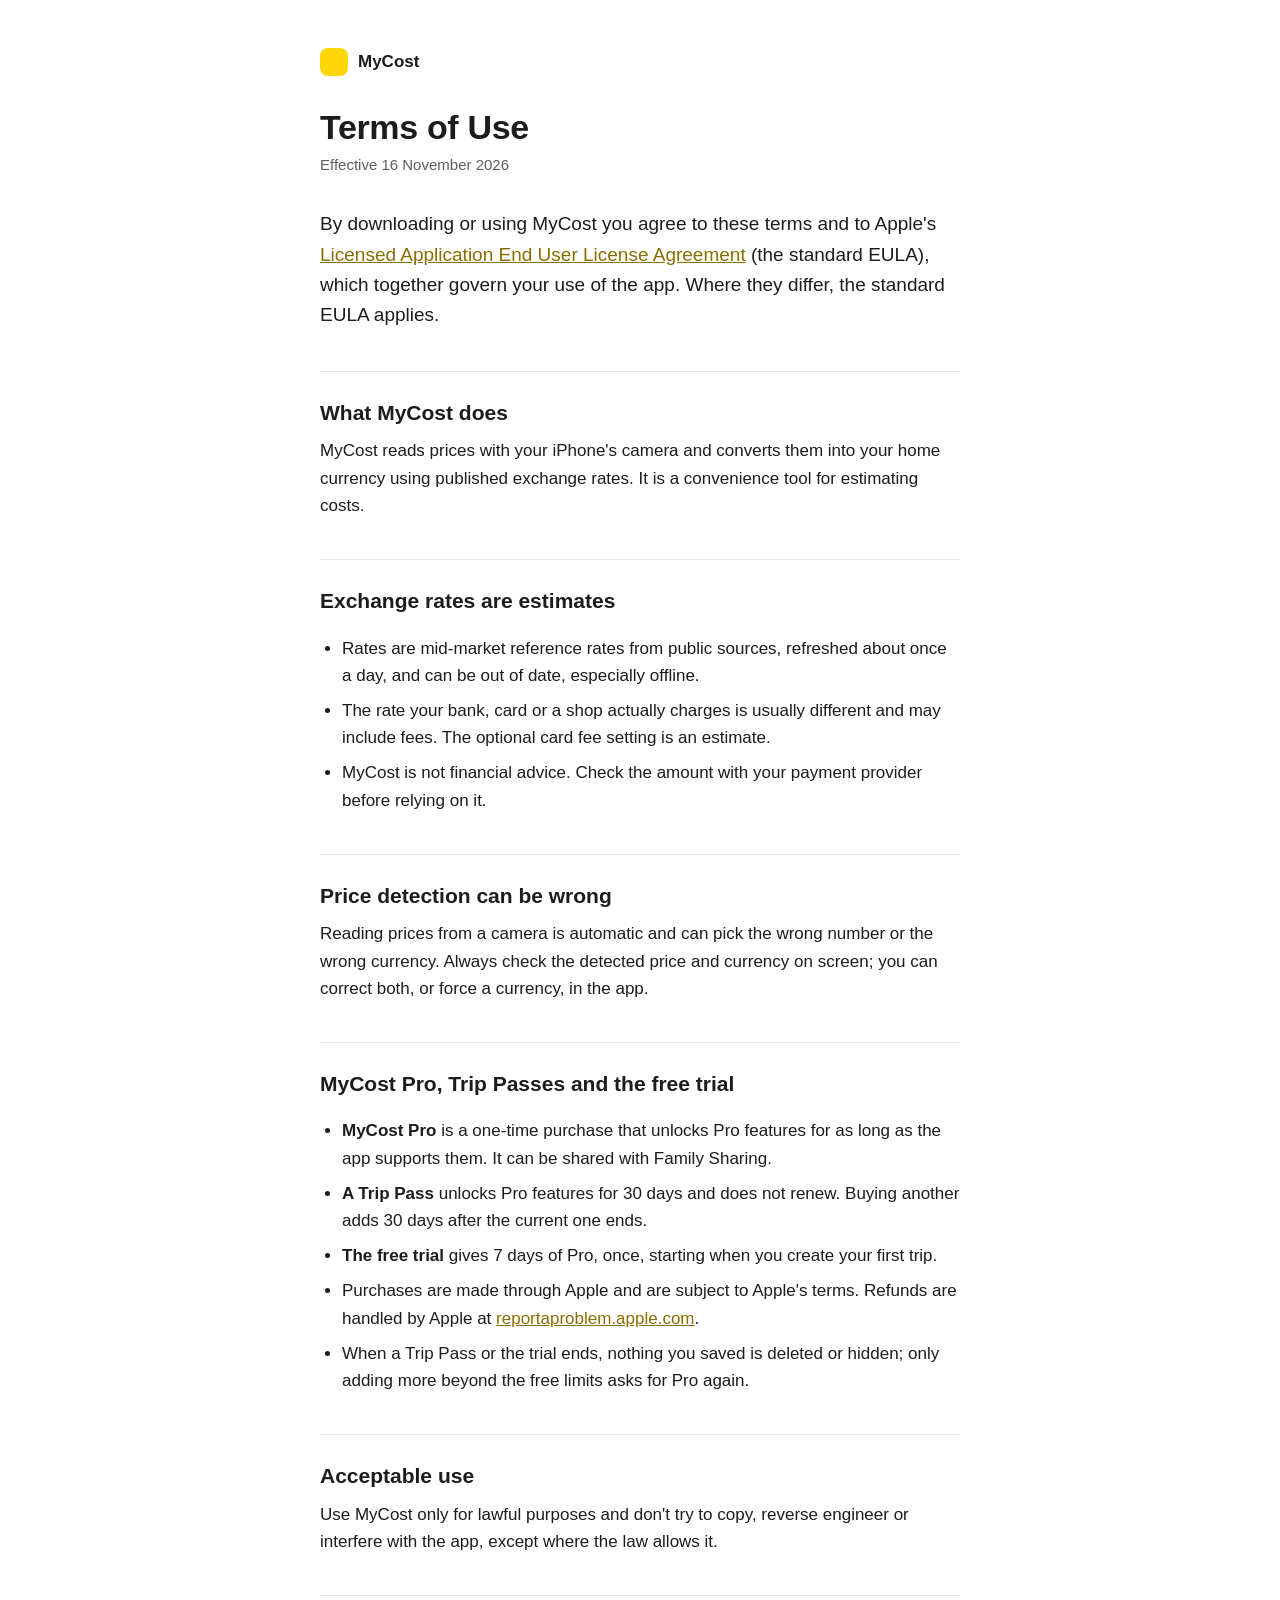
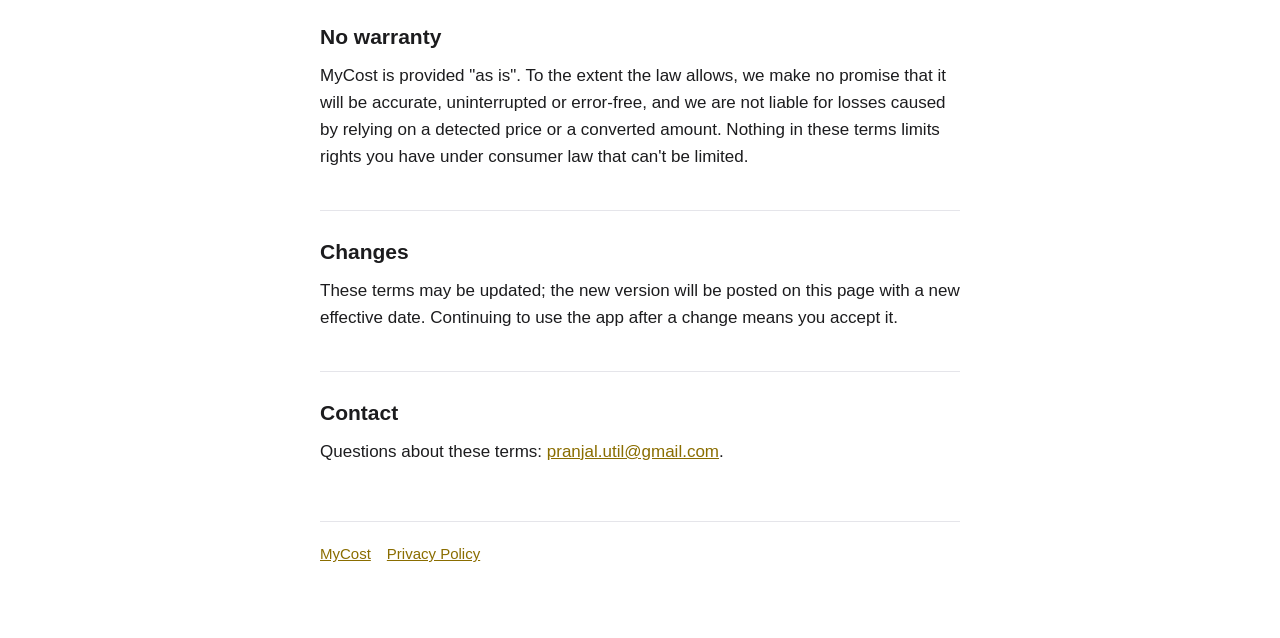
==== terms.html @ 885a03e9 "Privacy Policy and Terms of Use for MyCost" ====
<!doctype html>
<html lang="en">
<head>
<meta charset="utf-8">
<meta name="viewport" content="width=device-width, initial-scale=1">
<title>MyCost Terms of Use</title>
<meta name="description" content="Terms of Use for the MyCost app, including MyCost Pro and Trip Passes.">
<link rel="stylesheet" href="style.css">
</head>
<body>
<main>
<header>
  <a class="brand" href="./"><i></i>MyCost</a>
  <h1>Terms of Use</h1>
  <p class="date">Effective 16 November 2026</p>
</header>

<p class="lede">By downloading or using MyCost you agree to these terms and to Apple's <a href="https://www.apple.com/legal/internet-services/itunes/dev/stdeula/">Licensed Application End User License Agreement</a> (the standard EULA), which together govern your use of the app. Where they differ, the standard EULA applies.</p>

<h2>What MyCost does</h2>
<p>MyCost reads prices with your iPhone's camera and converts them into your home currency using published exchange rates. It is a convenience tool for estimating costs.</p>

<h2>Exchange rates are estimates</h2>
<ul>
  <li>Rates are mid-market reference rates from public sources, refreshed about once a day, and can be out of date, especially offline.</li>
  <li>The rate your bank, card or a shop actually charges is usually different and may include fees. The optional card fee setting is an estimate.</li>
  <li>MyCost is not financial advice. Check the amount with your payment provider before relying on it.</li>
</ul>

<h2>Price detection can be wrong</h2>
<p>Reading prices from a camera is automatic and can pick the wrong number or the wrong currency. Always check the detected price and currency on screen; you can correct both, or force a currency, in the app.</p>

<h2>MyCost Pro, Trip Passes and the free trial</h2>
<ul>
  <li><strong>MyCost Pro</strong> is a one-time purchase that unlocks Pro features for as long as the app supports them. It can be shared with Family Sharing.</li>
  <li><strong>A Trip Pass</strong> unlocks Pro features for 30 days and does not renew. Buying another adds 30 days after the current one ends.</li>
  <li><strong>The free trial</strong> gives 7 days of Pro, once, starting when you create your first trip.</li>
  <li>Purchases are made through Apple and are subject to Apple's terms. Refunds are handled by Apple at <a href="https://reportaproblem.apple.com">reportaproblem.apple.com</a>.</li>
  <li>When a Trip Pass or the trial ends, nothing you saved is deleted or hidden; only adding more beyond the free limits asks for Pro again.</li>
</ul>

<h2>Acceptable use</h2>
<p>Use MyCost only for lawful purposes and don't try to copy, reverse engineer or interfere with the app, except where the law allows it.</p>

<h2>No warranty</h2>
<p>MyCost is provided "as is". To the extent the law allows, we make no promise that it will be accurate, uninterrupted or error-free, and we are not liable for losses caused by relying on a detected price or a converted amount. Nothing in these terms limits rights you have under consumer law that can't be limited.</p>

<h2>Changes</h2>
<p>These terms may be updated; the new version will be posted on this page with a new effective date. Continuing to use the app after a change means you accept it.</p>

<h2>Contact</h2>
<p>Questions about these terms: <a href="mailto:pranjal.util@gmail.com">pranjal.util@gmail.com</a>.</p>

<footer>
  <a href="./">MyCost</a><a href="privacy.html">Privacy Policy</a>
</footer>
</main>
</body>
</html>
---- style.css ----
:root {
  --bg: #ffffff;
  --text: #1c1c1e;
  --muted: #5e5e63;
  --rule: #e5e5ea;
  --accent: #8a6d00;
  --mark: #ffd60a;
}
@media (prefers-color-scheme: dark) {
  :root {
    --bg: #000000;
    --text: #f2f2f7;
    --muted: #a1a1a8;
    --rule: #2c2c2e;
    --accent: #ffd60a;
  }
}
* { box-sizing: border-box; }
html { -webkit-text-size-adjust: 100%; }
body {
  margin: 0;
  background: var(--bg);
  color: var(--text);
  font: 17px/1.6 -apple-system, BlinkMacSystemFont, "SF Pro Text", "Segoe UI", Roboto, Helvetica, Arial, sans-serif;
}
main { max-width: 680px; margin: 0 auto; padding: 48px 20px 72px; }
header { margin-bottom: 32px; }
.brand { display: inline-flex; align-items: center; gap: 10px; font-weight: 600; color: var(--text); text-decoration: none; }
.brand i { width: 28px; height: 28px; border-radius: 8px; background: var(--mark); display: inline-block; }
h1 { font-size: 34px; line-height: 1.15; letter-spacing: -0.01em; margin: 24px 0 6px; }
.date { color: var(--muted); margin: 0; font-size: 15px; }
.lede { font-size: 19px; margin: 24px 0 8px; }
h2 { font-size: 21px; margin: 40px 0 8px; padding-top: 24px; border-top: 1px solid var(--rule); }
p, li { margin: 8px 0; }
ul { padding-left: 22px; }
a { color: var(--accent); }
.summary { border: 1px solid var(--rule); border-radius: 14px; padding: 4px 20px; margin: 24px 0; }
.summary li { margin: 10px 0; }
footer { margin-top: 56px; padding-top: 20px; border-top: 1px solid var(--rule); color: var(--muted); font-size: 15px; }
footer a { margin-right: 16px; }
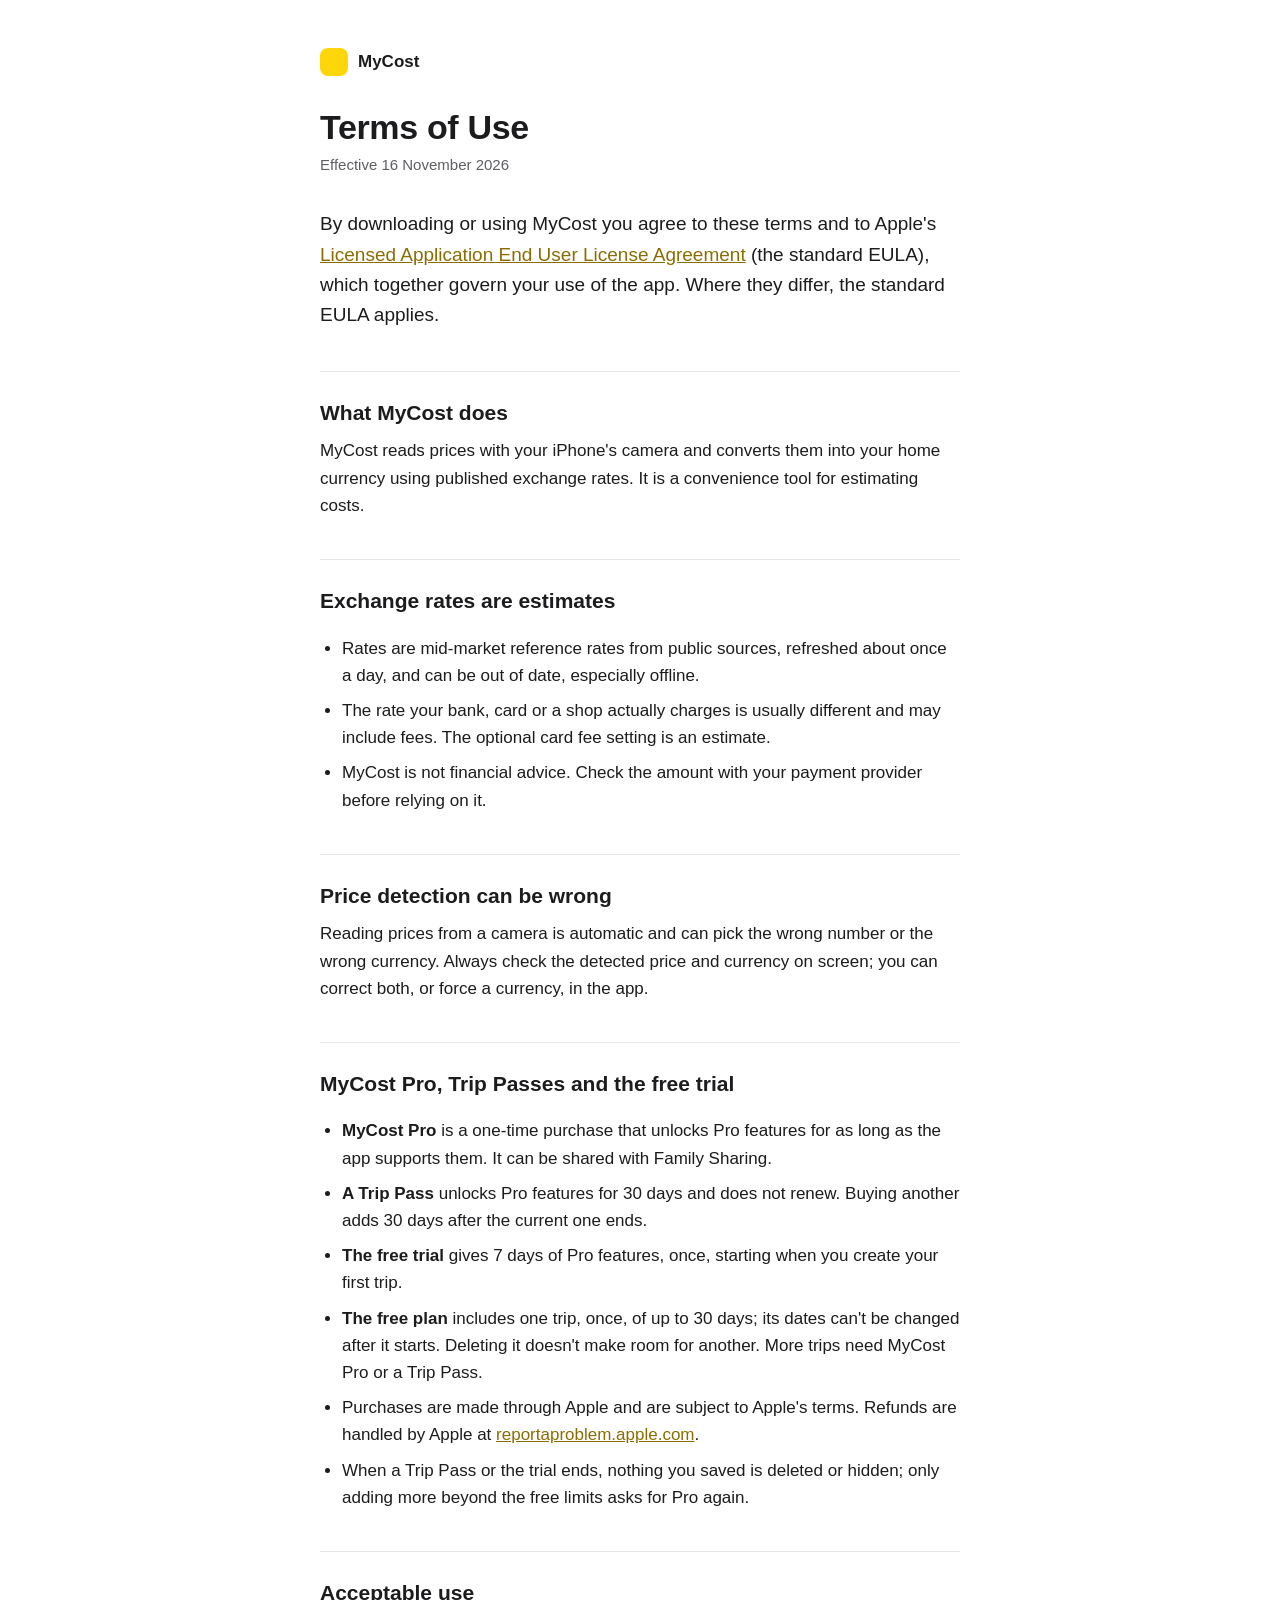
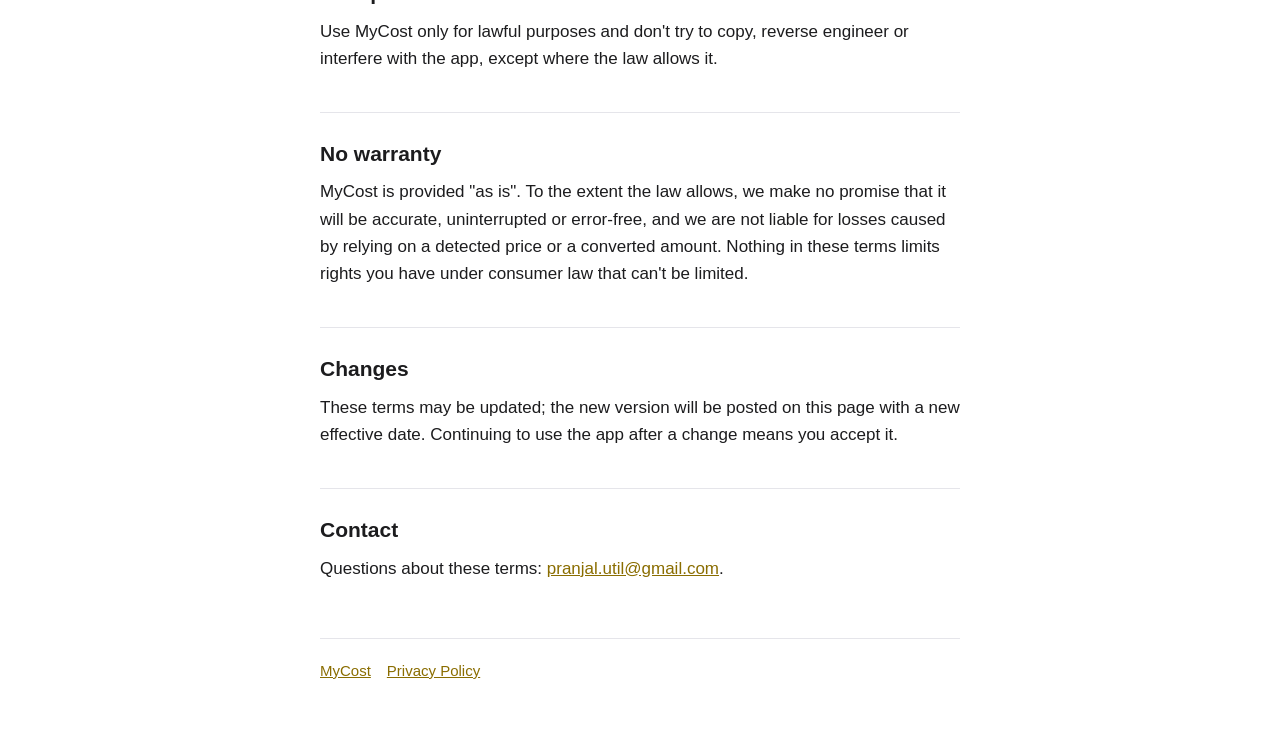
==== commit b354fab2: "Terms: free plan includes one trip, once, up to 30 days" ====
--- a/terms.html
+++ b/terms.html
@@ -34,7 +34,8 @@
 <ul>
   <li><strong>MyCost Pro</strong> is a one-time purchase that unlocks Pro features for as long as the app supports them. It can be shared with Family Sharing.</li>
   <li><strong>A Trip Pass</strong> unlocks Pro features for 30 days and does not renew. Buying another adds 30 days after the current one ends.</li>
-  <li><strong>The free trial</strong> gives 7 days of Pro, once, starting when you create your first trip.</li>
+  <li><strong>The free trial</strong> gives 7 days of Pro features, once, starting when you create your first trip.</li>
+  <li><strong>The free plan</strong> includes one trip, once, of up to 30 days; its dates can't be changed after it starts. Deleting it doesn't make room for another. More trips need MyCost Pro or a Trip Pass.</li>
   <li>Purchases are made through Apple and are subject to Apple's terms. Refunds are handled by Apple at <a href="https://reportaproblem.apple.com">reportaproblem.apple.com</a>.</li>
   <li>When a Trip Pass or the trial ends, nothing you saved is deleted or hidden; only adding more beyond the free limits asks for Pro again.</li>
 </ul>
